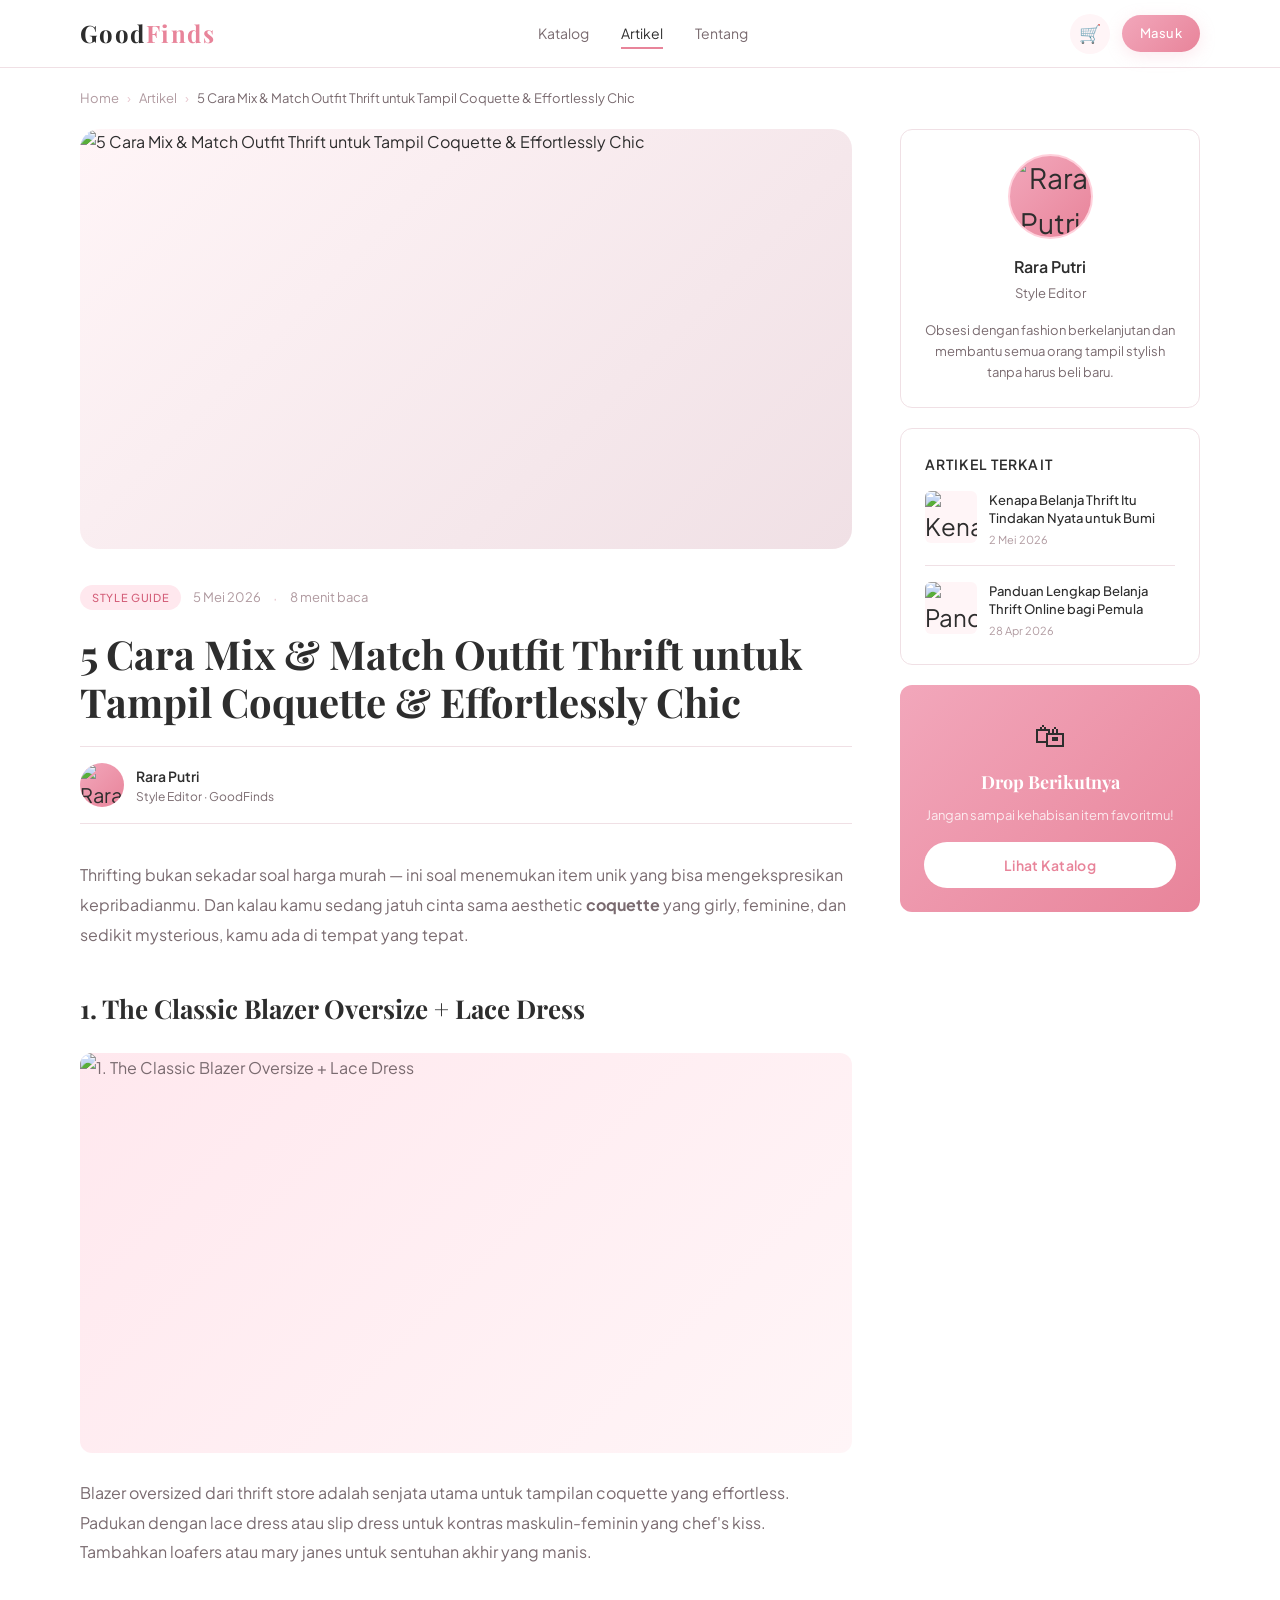
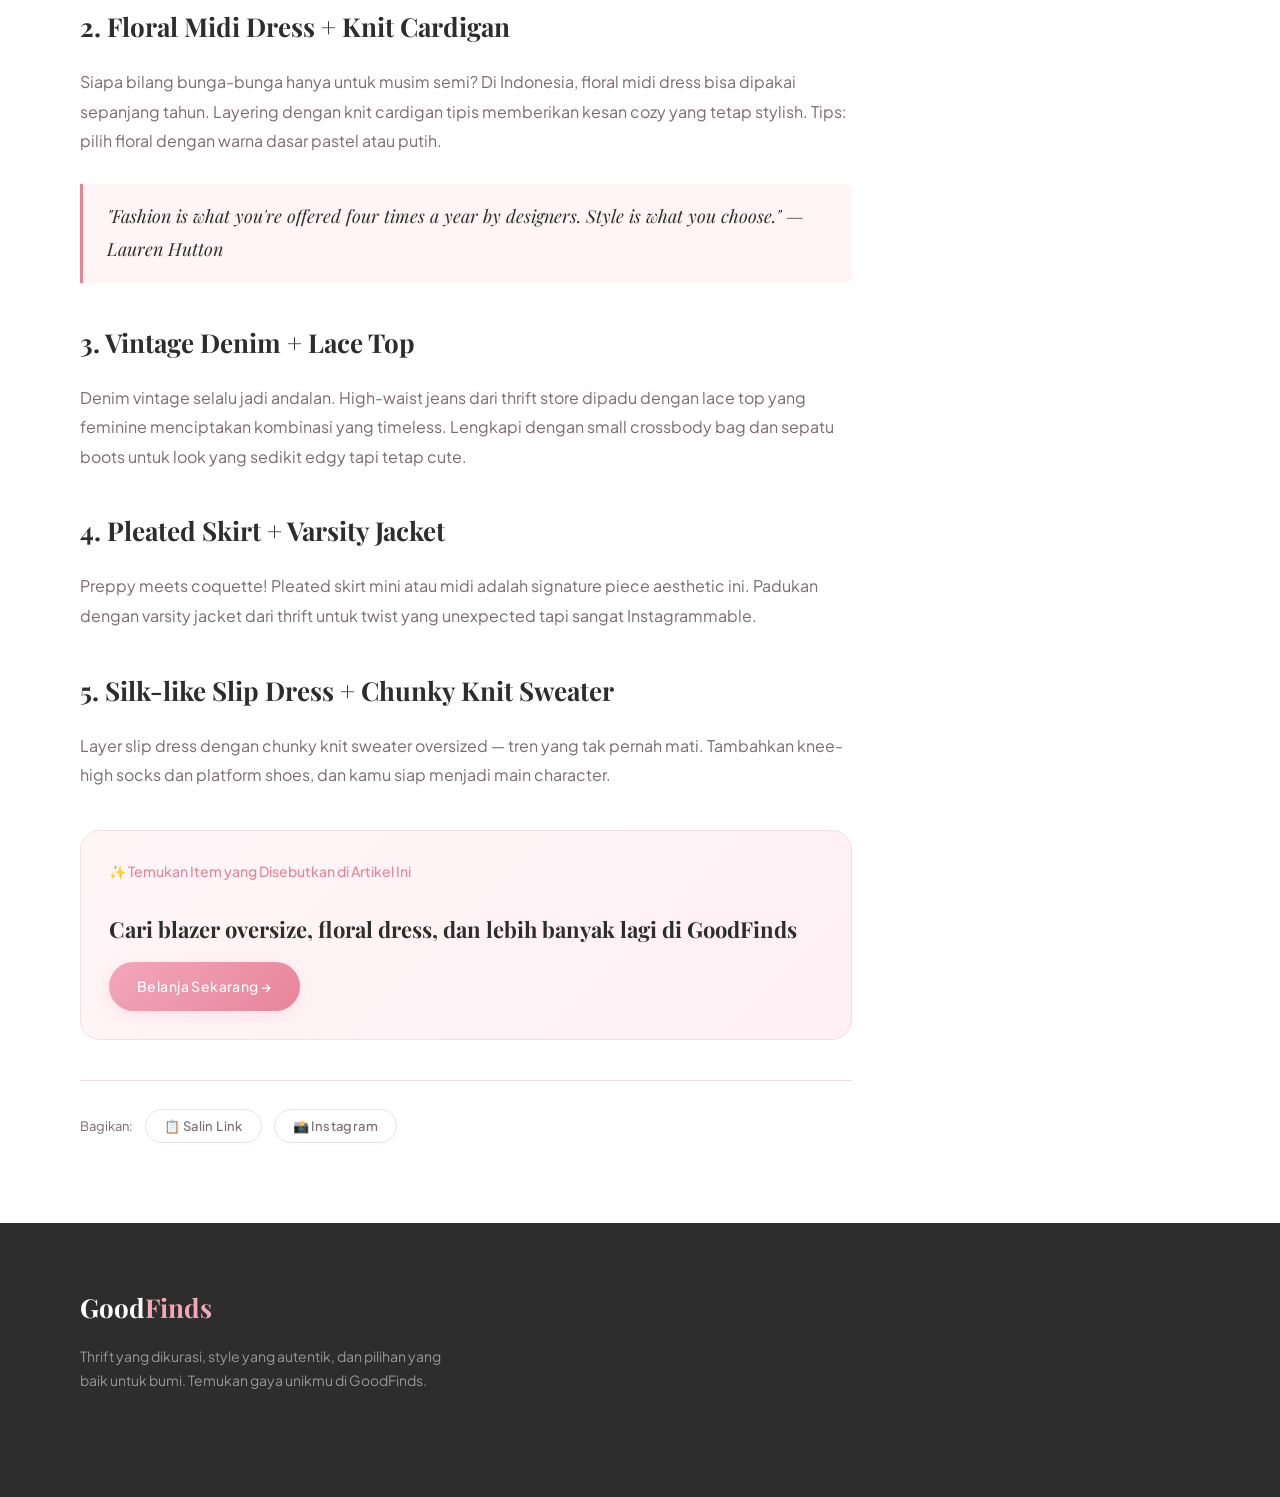
==== article-detail.html @ 40c0e7a2 "second" ====
<!DOCTYPE html>
<html lang="id">
<head>
  <meta charset="UTF-8">
  <meta name="viewport" content="width=device-width, initial-scale=1.0">
  <title>Artikel — GoodFinds</title>
  <link rel="stylesheet" href="css/variables.css">
  <link rel="stylesheet" href="css/components.css">
  <link rel="stylesheet" href="css/pages/articles.css">
  <link rel="stylesheet" href="css/pages/article-detail.css">
  <script src="js/auth.js"></script>
  <script src="js/articles-data.js"></script>
  <style>
    .article-author-avatar img,
    .sidebar-author-avatar img {
      width: 100% !important;
      height: 100% !important;
      border-radius: 50% !important;
      object-fit: cover !important;
      display: block !important;
    }

    .sidebar-author-avatar {
      width: 85px !important;
      height: 85px !important;
      margin: 0 auto 15px auto !important;
      border-radius: 50% !important;
      overflow: hidden !important;
      background-color: #f7f7f7 !important;
      border: 2px solid #ffd1dc !important;
      display: flex !important;
      align-items: center !important;
      justify-content: center !important;
    }

    .sidebar-related-thumb {
      overflow: hidden !important;
    }
    .sidebar-related-img {
      width: 100%;
      height: 100%;
      display: block;
      object-fit: cover;
      object-position: center;
    }
  </style>
</head>
<body>

<nav class="navbar">
  <div class="container">
    <a href="index.html" class="navbar-logo">Good<span>Finds</span></a>
    <div class="navbar-nav">
      <a href="catalog.html" class="navbar-link">Katalog</a>
      <a href="articles.html" class="navbar-link active">Artikel</a>
      <a href="index.html#why" class="navbar-link">Tentang</a>
    </div>
    <div class="navbar-actions">
      <a href="cart.html" class="navbar-icon-btn" title="Keranjang">🛒<span class="navbar-cart-count" id="cartCount">0</span></a>
      <a href="login.html" class="btn btn-primary btn-sm navbar-login-btn">Masuk</a>
        <div class="navbar-user-menu" style="display:none; align-items:center; gap:10px;">
          <span style="font-size:13px; color:var(--text-muted);">Hai, <strong class="navbar-user-name"></strong></span>
          <a href="history.html" class="btn btn-ghost btn-sm">Pesanan</a>
          <button class="btn btn-outline btn-sm" onclick="gfLogout()">Keluar</button>
        </div>
    </div>
    <button class="navbar-hamburger" id="hamburger" aria-label="Menu"><span></span><span></span><span></span></button>
  </div>
</nav>

<div class="navbar-mobile-drawer" id="mobileDrawer">
  <a href="catalog.html" class="navbar-mobile-link">Katalog</a>
  <a href="articles.html" class="navbar-mobile-link">Artikel</a>
  <a href="index.html#why" class="navbar-mobile-link">Tentang</a>
  <div class="navbar-mobile-actions">
    <a href="cart.html" class="btn btn-outline btn-sm" style="flex:1">🛒 Keranjang</a>
    <a href="login.html" class="btn btn-primary btn-sm" style="flex:1">Masuk</a>
  </div>
</div>

<div class="container">
  <div class="breadcrumb">
    <a href="index.html">Home</a><span class="breadcrumb-sep">›</span>
    <a href="articles.html">Artikel</a><span class="breadcrumb-sep">›</span>
    <span class="breadcrumb-current" id="breadcrumbTitle">Loading...</span>
  </div>
</div>

<div class="article-detail-section">
  <div class="container">
    <div class="article-detail-layout">

      <article id="articleContent">
        <div class="article-loading">Loading article...</div>
      </article>

      <aside class="article-sidebar">
        <div class="sidebar-card sidebar-card-center" id="authorCard">
          </div>

        <div class="sidebar-card" id="relatedCard">
          </div>

        <div class="sidebar-cta">
          <div class="sidebar-cta-icon">🛍</div>
          <h4 class="sidebar-cta-title">Drop Berikutnya</h4>
          <p class="sidebar-cta-desc">Jangan sampai kehabisan item favoritmu!</p>
          <a href="catalog.html" class="btn sidebar-cta-btn">Lihat Katalog</a>
        </div>
      </aside>

    </div>
  </div>
</div>

<footer class="footer">
  <div class="container">
    <div class="footer-grid">
      <div>
        <a href="index.html" class="footer-brand">Good<span>Finds</span></a>
        <p class="footer-tagline">Thrift yang dikurasi, style yang autentik, dan pilihan yang baik untuk bumi. Temukan gaya unikmu di GoodFinds.</p>
      </div>
    </div>
  </div>
</footer>

<script src="js/main.js?v=5"></script>
<script>
// Tautan Gambar Cadangan Statis Berwarna Pink & Fashionable jika CDN Utama Down
const BACKUP_FASHION_IMG = "https://i.pinimg.com/736x/db/66/0b/db660b880850135e010ab5491482afa1.jpg";
const BACKUP_AVATAR_IMG = "https://images.unsplash.com/photo-1534528741775-53994a69daeb?w=150&auto=format&fit=crop&q=80";

function handleContentImageError(img) {
  img.onerror = null;
  img.src = BACKUP_FASHION_IMG;
}

function handleAvatarImageError(img) {
  img.onerror = null;
  img.src = BACKUP_AVATAR_IMG;
}

function loadArticle() {
  const params = new URLSearchParams(window.location.search);
  const articleId = params.get('id') || 'style-guide';
  const article = getArticle(articleId);

  document.title = article.title + ' — GoodFinds';
  document.getElementById('breadcrumbTitle').textContent = article.title;

  let articleHTML = `
    <img src="${article.heroImage}" alt="${article.title}" class="article-hero-img" onerror="handleContentImageError(this)">

    <div class="article-meta-bar">
      <span class="badge ${article.categoryBadge}">${article.category}</span>
      <span class="article-meta-date">${article.date}</span>
      <span class="article-meta-sep">·</span>
      <span class="article-meta-date">${article.readTime}</span>
    </div>

    <h1 class="article-title">${article.title}</h1>

    <div class="article-author-bar">
      <div class="article-author-avatar">
        <img src="${article.author.avatar}" alt="${article.author.name}" onerror="handleAvatarImageError(this)">
      </div>
      <div>
        <div class="article-author-name">${article.author.name}</div>
        <div class="article-author-role">${article.author.role}</div>
      </div>
    </div>

    <div class="article-body">
  `;

  article.sections.forEach(section => {
    switch(section.type) {
      case 'text':
        articleHTML += `<p>${section.content}</p>`;
        break;
      case 'heading-text':
        articleHTML += `<h2>${section.heading}</h2><p>${section.text}</p>`;
        break;
      case 'heading-image-text':
        articleHTML += `
          <h2>${section.heading}</h2>
          <div class="article-section-img">
            <img src="${section.image}" alt="${section.heading}" onerror="handleContentImageError(this)">
          </div>
          <p>${section.text}</p>
        `;
        break;
      case 'blockquote':
        articleHTML += `<blockquote class="article-blockquote">${section.content}</blockquote>`;
        break;
    }
  });

  articleHTML += `
    <div class="article-cta-box">
      <p class="article-cta-label">${article.cta.label}</p>
      <h3 class="article-cta-title">${article.cta.title}</h3>
      <a href="catalog.html" class="btn btn-primary">${article.cta.buttonText}</a>
    </div>
    </div>

    <div class="article-share-bar">
      <span class="article-share-label">Bagikan:</span>
      <button onclick="showToast('🔗 Link disalin!')" class="btn btn-ghost btn-sm">📋 Salin Link</button>
      <button onclick="showToast('📤 Dibagikan ke Instagram!')" class="btn btn-ghost btn-sm">📸 Instagram</button>
    </div>
  `;

  document.getElementById('articleContent').innerHTML = articleHTML;

  document.getElementById('authorCard').innerHTML = `
    <div class="sidebar-author-avatar">
      <img src="${article.author.avatar}" alt="${article.author.name}" onerror="handleAvatarImageError(this)">
    </div>
    <div class="sidebar-author-name">${article.author.name}</div>
    <div class="sidebar-author-role">${article.author.role.split('·')[0]}</div>
    <p class="sidebar-author-bio">${article.author.bio}</p>
  `;

  let relatedHTML = '<h4 class="sidebar-section-title">Artikel Terkait</h4>';
  article.related.forEach((relatedId) => {
    const related = getArticle(relatedId);
    relatedHTML += `
      <a href="article-detail.html?id=${related.id}" class="sidebar-related-link">
        <div class="sidebar-related-thumb">
          <img src="${related.heroImage}" alt="${related.title}" class="sidebar-related-img" onerror="handleContentImageError(this)">
        </div>
        <div>
          <div class="sidebar-related-title">${related.title}</div>
          <div class="sidebar-related-date">${related.date}</div>
        </div>
      </a>
    `;
  });
  document.getElementById('relatedCard').innerHTML = relatedHTML;
}

document.addEventListener('DOMContentLoaded', loadArticle);
if(typeof gfUpdateNavbar==='function') gfUpdateNavbar();
</script>
</body>
</html>
---- css/variables.css ----
@import url('https://fonts.googleapis.com/css2?family=Plus+Jakarta+Sans:ital,wght@0,300;0,400;0,500;0,600;0,700;1,400&family=Playfair+Display:ital,wght@0,400;0,600;0,700;1,400;1,600&display=swap');

:root {
  --bg-white:    #FFFFFF;
  --bg-soft:     #FFF5F7;
  --bg-softer:   #FFF0F3;
  --pink-light:  #F2A7BB;
  --pink-mid:    #E8849A;
  --pink-dark:   #D4607A;
  --gold-light:  #D4AF37;
  --gold-mid:    #C9A84C;
  --gold-dark:   #B8923A;
  --mauve:       #7A6B70;
  --mauve-light: #EDE0E5;
  --text-main:   #2D2D2D;
  --text-muted:  #7A6B70;
  --text-light:  #B09AA0;
  --border-soft: #F0E0E5;
  --border-mid:  #E8C8D0;
  --white:       #FFFFFF;
  --shadow-pink: rgba(242,167,187,0.25);
  --shadow-soft: rgba(45,45,45,0.08);
  --shadow-mid:  rgba(45,45,45,0.14);
  --font-display:'Playfair Display', serif;
  --font-body:   'Plus Jakarta Sans', 'DM Sans', sans-serif;
  --radius-sm:   6px;
  --radius-md:   12px;
  --radius-lg:   20px;
  --radius-full: 999px;
  --transition:  all 0.25s ease;
}

*,*::before,*::after{margin:0;padding:0;box-sizing:border-box}
html{scroll-behavior:smooth;min-height:100%}
body{font-family:var(--font-body);background:var(--bg-white);color:var(--text-main);overflow-x:hidden;line-height:1.6;min-height:100vh;display:flex;flex-direction:column}
img{max-width:100%;display:block;object-fit:cover}
a{text-decoration:none;color:inherit}
button{cursor:pointer;font-family:var(--font-body);border:none;background:none}
input,select,textarea{font-family:var(--font-body)}
ul,ol{list-style:none}
main{flex:1}

.container{max-width:1200px;margin:0 auto;padding:0 40px;width:100%}
.sr-only{position:absolute;width:1px;height:1px;overflow:hidden;clip:rect(0,0,0,0)}

/* BUTTONS */
.btn{display:inline-flex;align-items:center;justify-content:center;gap:8px;padding:12px 28px;border-radius:var(--radius-full);font-size:14px;font-weight:500;letter-spacing:.03em;transition:var(--transition);cursor:pointer;border:none}
.btn-primary{background:linear-gradient(135deg,var(--pink-light),var(--pink-mid));color:var(--white);box-shadow:0 4px 16px var(--shadow-pink)}
.btn-primary:hover{transform:translateY(-2px);box-shadow:0 8px 24px var(--shadow-pink)}
.btn-outline{background:transparent;border:1.5px solid var(--pink-mid);color:var(--pink-mid)}
.btn-outline:hover{background:var(--pink-mid);color:var(--white)}
.btn-gold{background:linear-gradient(135deg,var(--gold-mid),var(--gold-light));color:var(--white);box-shadow:0 4px 16px rgba(201,168,76,.3)}
.btn-gold:hover{transform:translateY(-2px)}
.btn-ghost{background:transparent;border:1.5px solid var(--border-soft);color:var(--text-muted)}
.btn-ghost:hover{border-color:var(--pink-light);color:var(--pink-mid)}
.btn-sm{padding:8px 18px;font-size:13px}
.btn-lg{padding:16px 40px;font-size:16px}

/* BADGE */
.badge{display:inline-flex;align-items:center;padding:4px 12px;border-radius:var(--radius-full);font-size:11px;font-weight:500;letter-spacing:.06em;text-transform:uppercase}
.badge-pink{background:#FFE8EE;color:var(--pink-dark)}
.badge-gold{background:#FFF3D0;color:var(--gold-dark)}
.badge-green{background:#E8F5E9;color:#2E7D32}
.badge-gray{background:#F5F5F5;color:#666}
.badge-blue{background:#E3F2FD;color:#1565C0}

/* SECTION TITLES */
.section-label{font-size:11px;font-weight:600;letter-spacing:.18em;text-transform:uppercase;color:var(--pink-mid);display:block;margin-bottom:12px}
.section-title{font-family:var(--font-display);font-size:36px;line-height:1.2;color:var(--text-main);margin-bottom:16px}
.section-desc{font-size:16px;color:var(--text-muted);line-height:1.7;font-weight:300}

/* FORM */
.form-group{display:flex;flex-direction:column;gap:6px}
.form-label{font-size:13px;font-weight:500;color:var(--text-muted)}
.form-input{width:100%;padding:12px 16px;border:1.5px solid var(--border-soft);border-radius:var(--radius-sm);font-size:14px;color:var(--text-main);background:var(--bg-white);transition:var(--transition);outline:none;box-sizing:border-box}
.form-input:focus{border-color:var(--pink-light);box-shadow:0 0 0 3px rgba(242,167,187,.15)}
.form-select{appearance:none;background-image:url("data:image/svg+xml,%3Csvg xmlns='http://www.w3.org/2000/svg' width='12' height='8' viewBox='0 0 12 8'%3E%3Cpath d='M1 1l5 5 5-5' stroke='%237A6B70' stroke-width='1.5' fill='none' stroke-linecap='round'/%3E%3C/svg%3E");background-repeat:no-repeat;background-position:right 14px center;padding-right:40px}
textarea.form-input{resize:vertical;min-height:100px}

/* PASSWORD FIELD — beri ruang untuk icon mata */
.form-group .form-input[type='password'],
.form-group .form-input[type='text']{padding-right:44px;}

/* PRODUCT & ARTICLE CARD IMAGES */
.product-card-img-real{width:100%;height:220px;object-fit:cover;border-radius:var(--radius-md) var(--radius-md) 0 0;display:block}
.article-card-img-real{width:100%;height:200px;object-fit:cover;border-radius:var(--radius-md) var(--radius-md) 0 0;display:block}
---- css/components.css ----
/* NAVBAR */
.navbar{position:sticky;top:0;z-index:200;width:100%;height:68px;background:rgba(255,255,255,.96);backdrop-filter:blur(16px);-webkit-backdrop-filter:blur(16px);border-bottom:1px solid var(--border-soft)}
.navbar .container{height:100%;display:flex;align-items:center;justify-content:space-between;gap:24px}
.navbar-logo{font-family:var(--font-display);font-size:24px;font-weight:700;color:var(--text-main);letter-spacing:.06em;flex-shrink:0}
.navbar-logo span{color:var(--pink-mid)}
.navbar-nav{display:flex;align-items:center;gap:32px}
.navbar-link{font-size:14px;font-weight:400;color:var(--text-muted);transition:var(--transition);position:relative}
.navbar-link::after{content:'';position:absolute;bottom:-4px;left:0;width:0;height:1.5px;background:var(--pink-mid);transition:var(--transition)}
.navbar-link:hover,.navbar-link.active{color:var(--text-main)}
.navbar-link:hover::after,.navbar-link.active::after{width:100%}
.navbar-actions{display:flex;align-items:center;gap:12px}
.navbar-icon-btn{width:40px;height:40px;border-radius:var(--radius-full);display:flex;align-items:center;justify-content:center;background:var(--bg-soft);color:var(--text-muted);transition:var(--transition);position:relative;font-size:18px}
.navbar-icon-btn:hover{background:var(--border-soft);color:var(--pink-mid)}
.navbar-cart-count{position:absolute;top:-4px;right:-4px;width:18px;height:18px;border-radius:50%;background:var(--pink-mid);color:var(--white);font-size:10px;font-weight:600;display:flex;align-items:center;justify-content:center;border:2px solid var(--white)}
.navbar-hamburger{display:none;flex-direction:column;justify-content:center;gap:5px;width:40px;height:40px;flex-shrink:0;padding:4px}
.navbar-hamburger span{display:block;width:22px;height:1.5px;background:var(--text-main);border-radius:2px;transition:var(--transition)}
.navbar-hamburger.open span:nth-child(1){transform:translateY(6.5px) rotate(45deg)}
.navbar-hamburger.open span:nth-child(2){opacity:0}
.navbar-hamburger.open span:nth-child(3){transform:translateY(-6.5px) rotate(-45deg)}
.navbar-mobile-drawer{display:none;position:fixed;top:68px;left:0;right:0;background:var(--white);border-bottom:1px solid var(--border-soft);box-shadow:0 12px 40px var(--shadow-soft);z-index:199;padding:12px 24px 28px;flex-direction:column;gap:4px}
.navbar-mobile-drawer.open{display:flex}
.navbar-mobile-link{font-size:16px;color:var(--text-muted);padding:14px 0;border-bottom:1px solid var(--border-soft);transition:var(--transition)}
.navbar-mobile-link:hover{color:var(--pink-mid);padding-left:8px}
.navbar-mobile-actions{display:flex;gap:12px;margin-top:16px}

/* FOOTER */
.footer{background:var(--text-main);color:rgba(255,255,255,.7);padding:64px 0 32px;margin-top:auto}
.footer-grid{display:grid;grid-template-columns:2fr 1fr 1fr 1fr;gap:48px;margin-bottom:48px}
.footer-brand{font-family:var(--font-display);font-size:26px;font-weight:700;color:var(--white);margin-bottom:16px;display:block}
.footer-brand span{color:var(--pink-light)}
.footer-tagline{font-size:14px;line-height:1.7;color:rgba(255,255,255,.5);margin-bottom:24px}
.footer-socials{display:flex;gap:12px}
.footer-social-btn{width:36px;height:36px;border-radius:var(--radius-full);border:1px solid rgba(255,255,255,.15);display:flex;align-items:center;justify-content:center;color:rgba(255,255,255,.5);font-size:14px;transition:var(--transition)}
.footer-social-btn:hover{border-color:var(--pink-light);color:var(--pink-light)}
.footer-col-title{font-size:11px;font-weight:600;letter-spacing:.14em;text-transform:uppercase;color:rgba(255,255,255,.4);margin-bottom:20px}
.footer-link{display:block;font-size:14px;color:rgba(255,255,255,.5);margin-bottom:12px;transition:var(--transition)}
.footer-link:hover{color:var(--white)}
.footer-bottom{border-top:1px solid rgba(255,255,255,.08);padding-top:28px;display:flex;justify-content:space-between;align-items:center}
.footer-copy{font-size:13px;color:rgba(255,255,255,.3)}
.footer-bottom-links{display:flex;gap:24px}
.footer-bottom-link{font-size:13px;color:rgba(255,255,255,.3);transition:var(--transition)}
.footer-bottom-link:hover{color:rgba(255,255,255,.6)}

/* BREADCRUMB */
.breadcrumb{display:flex;align-items:center;gap:8px;font-size:13px;color:var(--text-light);padding:20px 0}
.breadcrumb a{color:var(--text-light);transition:var(--transition)}
.breadcrumb a:hover{color:var(--pink-mid)}
.breadcrumb-sep{color:var(--border-mid)}
.breadcrumb-current{color:var(--text-muted)}

/* PRODUCT CARD */
.product-card{background:var(--white);border:1px solid var(--border-soft);border-radius:var(--radius-md);overflow:hidden;transition:var(--transition);cursor:pointer}
.product-card:hover{transform:translateY(-6px);box-shadow:0 20px 48px var(--shadow-soft)}
.product-card-img{position:relative;overflow:hidden}
.product-card-img .img-placeholder{width:100%;aspect-ratio:3/4;background:linear-gradient(135deg,var(--bg-soft),var(--border-soft));display:flex;align-items:center;justify-content:center;font-size:56px;transition:transform .4s ease}
.product-card-img .product-card-img-tag{width:100%;height:100%;object-fit:cover;aspect-ratio:3/4;transition:transform .4s ease}
.product-card:hover .img-placeholder,.product-card:hover .product-card-img-tag{transform:scale(1.04)}
.product-card-badges{position:absolute;top:12px;left:12px;display:flex;flex-direction:column;gap:6px}
.product-card-wishlist{position:absolute;top:12px;right:12px;width:34px;height:34px;border-radius:50%;background:rgba(255,255,255,.92);display:flex;align-items:center;justify-content:center;font-size:15px;transition:var(--transition);border:none;cursor:pointer;backdrop-filter:blur(4px)}
.product-card-wishlist:hover,.product-card-wishlist.active{color:var(--pink-mid);transform:scale(1.1)}
.product-card-body{padding:16px}
.product-card-brand{font-size:11px;font-weight:500;letter-spacing:.1em;text-transform:uppercase;color:var(--text-light);margin-bottom:6px}
.product-card-name{font-size:15px;font-weight:500;color:var(--text-main);margin-bottom:10px;line-height:1.4}
.product-card-price{display:flex;align-items:center;gap:8px;margin-bottom:12px}
.product-card-price-main{font-size:16px;font-weight:700;color:var(--text-main)}
.product-card-price-original{font-size:13px;color:var(--text-light);text-decoration:line-through}
.product-card-add{width:100%;padding:10px;border-radius:var(--radius-sm);background:var(--bg-soft);border:1.5px solid var(--border-soft);color:var(--text-muted);font-size:13px;font-weight:500;transition:var(--transition);cursor:pointer}
.product-card-add:hover{background:var(--pink-mid);border-color:var(--pink-mid);color:var(--white)}

/* ARTICLE CARD */
.article-card{background:var(--white);border:1px solid var(--border-soft);border-radius:var(--radius-md);overflow:hidden;transition:var(--transition);display:block}
.article-card:hover{transform:translateY(-4px);box-shadow:0 16px 40px var(--shadow-soft)}
.article-card-img{width:100%;height:200px;background-color:var(--bg-soft);background-size:cover;background-position:center;background-repeat:no-repeat;display:flex;align-items:center;justify-content:center;font-size:56px;overflow:hidden}
.article-card-body{padding:20px}
.article-card-category{font-size:11px;font-weight:500;letter-spacing:.12em;text-transform:uppercase;color:var(--pink-mid);margin-bottom:10px}
.article-card-title{font-family:var(--font-display);font-size:18px;line-height:1.4;color:var(--text-main);margin-bottom:10px;font-weight:600}
.article-card-excerpt{font-size:14px;color:var(--text-muted);line-height:1.6;margin-bottom:16px}
.article-card-meta{display:flex;align-items:center;gap:8px;font-size:12px;color:var(--text-light);flex-wrap:wrap}

/* ADMIN LAYOUT */
.admin-layout{display:flex;min-height:100vh}
.admin-sidebar{width:248px;flex-shrink:0;background:var(--text-main);display:flex;flex-direction:column;position:sticky;top:0;height:100vh;overflow-y:auto}
.admin-sidebar-logo{padding:28px 24px 20px;border-bottom:1px solid rgba(255,255,255,.08)}
.admin-sidebar-logo-text{font-family:var(--font-display);font-size:20px;font-weight:700;color:var(--white)}
.admin-sidebar-logo-text span{color:var(--pink-light)}
.admin-sidebar-role{font-size:11px;color:rgba(255,255,255,.4);margin-top:4px;letter-spacing:.08em;text-transform:uppercase}
.admin-nav{padding:20px 0;flex:1}
.admin-nav-section{padding:0 24px;margin-bottom:6px;margin-top:12px;font-size:10px;font-weight:600;letter-spacing:.14em;text-transform:uppercase;color:rgba(255,255,255,.3)}
.admin-nav-link{display:flex;align-items:center;gap:10px;padding:10px 16px;margin:2px 8px;border-radius:var(--radius-sm);font-size:14px;color:rgba(255,255,255,.6);transition:var(--transition)}
.admin-nav-link:hover,.admin-nav-link.active{background:rgba(242,167,187,.12);color:var(--pink-light)}
.admin-nav-link .nav-icon{width:20px;flex-shrink:0;font-size:16px;text-align:center}
.admin-main{flex:1;background:var(--bg-soft);overflow-y:auto;min-width:0}
.admin-topbar{height:64px;background:var(--white);border-bottom:1px solid var(--border-soft);display:flex;align-items:center;justify-content:space-between;padding:0 32px;position:sticky;top:0;z-index:10}
.admin-topbar-title{font-size:18px;font-weight:600;color:var(--text-main)}
.admin-content{padding:32px}

/* ADMIN TOOLBAR */
.admin-toolbar{display:flex;align-items:center;gap:12px;flex-wrap:wrap;margin-bottom:20px}
.admin-search{position:relative;display:flex;align-items:center}
.admin-search-icon{position:absolute;left:12px;font-size:14px;color:var(--text-light);pointer-events:none}
.admin-search input{width:100%;padding:10px 14px 10px 36px;border:1.5px solid var(--border-soft);border-radius:var(--radius-sm);font-size:14px;color:var(--text-main);background:var(--white);outline:none;transition:var(--transition)}
.admin-search input:focus{border-color:var(--pink-light);box-shadow:0 0 0 3px rgba(242,167,187,.12)}
.admin-filter-select{padding:10px 36px 10px 14px;border:1.5px solid var(--border-soft);border-radius:var(--radius-sm);font-size:14px;color:var(--text-muted);background:var(--white);appearance:none;background-image:url("data:image/svg+xml,%3Csvg xmlns='http://www.w3.org/2000/svg' width='12' height='8' viewBox='0 0 12 8'%3E%3Cpath d='M1 1l5 5 5-5' stroke='%237A6B70' stroke-width='1.5' fill='none' stroke-linecap='round'/%3E%3C/svg%3E");background-repeat:no-repeat;background-position:right 12px center;cursor:pointer;outline:none;transition:var(--transition)}
.admin-filter-select:focus{border-color:var(--pink-light)}
.admin-page-header{display:flex;align-items:center;justify-content:space-between;margin-bottom:28px;flex-wrap:wrap;gap:16px}
.admin-page-title{font-family:var(--font-display);font-size:24px;font-weight:700;color:var(--text-main)}

/* TABLE */
.table-wrapper{background:var(--white);border:1px solid var(--border-soft);border-radius:var(--radius-md);overflow:hidden}
.data-table{width:100%;border-collapse:collapse}
.data-table thead tr{background:var(--bg-soft);border-bottom:2px solid var(--border-soft)}
.data-table th{padding:14px 16px;font-size:11px;font-weight:600;letter-spacing:.08em;text-transform:uppercase;color:var(--text-muted);text-align:left;white-space:nowrap}
.data-table td{padding:16px;font-size:14px;color:var(--text-main);border-bottom:1px solid var(--border-soft);vertical-align:middle}
.data-table tr:last-child td{border-bottom:none}
.data-table tbody tr{transition:var(--transition)}
.data-table tbody tr:hover{background:var(--bg-soft)}
.table-action-btns{display:flex;gap:6px}
.table-btn{width:32px;height:32px;border-radius:var(--radius-sm);display:flex;align-items:center;justify-content:center;font-size:14px;transition:var(--transition);border:none;cursor:pointer}
.table-btn-edit{background:#FFF3E0;color:#E65100}
.table-btn-edit:hover{background:#E65100;color:var(--white)}
.table-btn-delete{background:#FFEBEE;color:#C62828}
.table-btn-delete:hover{background:#C62828;color:var(--white)}
.table-btn-view{background:var(--bg-soft);color:var(--text-muted)}
.table-btn-view:hover{background:var(--pink-light);color:var(--white)}
.product-img-cell{width:48px;height:60px;border-radius:var(--radius-sm);background:linear-gradient(135deg,var(--bg-soft),var(--border-soft));display:flex;align-items:center;justify-content:center;font-size:24px;flex-shrink:0;border:1px solid var(--border-soft)}
.user-cell{display:flex;align-items:center;gap:12px}
.user-avatar{width:36px;height:36px;border-radius:50%;background:linear-gradient(135deg,var(--pink-light),var(--pink-mid));display:flex;align-items:center;justify-content:center;font-size:14px;font-weight:700;color:var(--white);flex-shrink:0}
.user-info-name{font-size:14px;font-weight:500;color:var(--text-main)}
.user-info-email{font-size:12px;color:var(--text-muted)}
.articles-tab{padding:7px 18px;border-radius:var(--radius-full);font-size:13px;font-weight:500;border:1.5px solid var(--border-soft);color:var(--text-muted);background:var(--white);cursor:pointer;transition:var(--transition)}
.articles-tab:hover{border-color:var(--pink-light);color:var(--pink-mid)}
.articles-tab.active{background:var(--pink-mid);border-color:var(--pink-mid);color:var(--white)}

/* MODAL */
.modal-overlay{position:fixed;inset:0;background:rgba(45,45,45,.5);backdrop-filter:blur(4px);z-index:1000;display:none;align-items:center;justify-content:center;padding:24px}
.modal-overlay.open{display:flex}
.modal{background:var(--white);border-radius:var(--radius-lg);padding:32px;width:100%;max-width:520px;max-height:90vh;overflow-y:auto;position:relative}
.modal-header{display:flex;align-items:center;justify-content:space-between;margin-bottom:24px}
.modal-title{font-family:var(--font-display);font-size:22px;font-weight:600;color:var(--text-main)}
.modal-close{width:36px;height:36px;border-radius:50%;background:var(--bg-soft);display:flex;align-items:center;justify-content:center;color:var(--text-muted);font-size:18px;transition:var(--transition);cursor:pointer;border:none;flex-shrink:0}
.modal-close:hover{background:var(--border-soft);color:var(--text-main)}
.modal-form{display:flex;flex-direction:column;gap:16px}
.modal-footer{display:flex;gap:12px;justify-content:flex-end;margin-top:8px;padding-top:16px;border-top:1px solid var(--border-soft)}

/* HISTORY FILTERS */
.history-filter-btn{padding:8px 18px;border-radius:var(--radius-full);border:1.5px solid var(--border-soft);background:var(--white);font-size:13px;font-weight:500;color:var(--text-muted);cursor:pointer;transition:var(--transition)}
.history-filter-btn:hover,.history-filter-btn.active{background:var(--pink-mid);border-color:var(--pink-mid);color:var(--white)}

/* RESPONSIVE */
@media(max-width:768px){
  .container{padding:0 20px}
  .navbar-nav{display:none}
  .navbar-hamburger{display:flex}
  .navbar-actions .btn{display:none}
  .footer-grid{grid-template-columns:1fr 1fr;gap:32px}
  .admin-sidebar{width:200px}
  .admin-content{padding:20px}
}
@media(max-width:600px){
  .footer-grid{grid-template-columns:1fr}
  .footer-bottom{flex-direction:column;gap:12px;text-align:center}
  .admin-layout{flex-direction:column}
  .admin-sidebar{width:100%;height:auto;position:static}
}
---- css/pages/articles.css ----
.articles-hero{background:linear-gradient(160deg,var(--bg-soft) 0%,#fff0f5 100%);padding:60px 0 40px;border-bottom:1px solid var(--border-soft);position:relative;overflow:hidden}
.articles-hero::after{content:'';position:absolute;top:-80px;right:-80px;width:360px;height:360px;background:radial-gradient(circle,rgba(242,167,187,.15) 0%,transparent 70%);pointer-events:none}

.articles-search-wrap{display:flex;align-items:center;gap:0;margin-top:28px;max-width:480px;background:var(--white);border:1.5px solid var(--border-soft);border-radius:var(--radius-full);padding:6px 6px 6px 20px;box-shadow:0 4px 20px var(--shadow-soft)}
.articles-search-wrap input{flex:1;border:none;outline:none;font-size:14px;color:var(--text-main);background:transparent}
.articles-search-wrap input::placeholder{color:var(--text-light)}
.articles-search-wrap button{padding:8px 20px;border-radius:var(--radius-full);background:var(--pink-mid);color:var(--white);font-size:13px;font-weight:500;cursor:pointer;border:none;transition:var(--transition);white-space:nowrap}
.articles-search-wrap button:hover{background:var(--pink-dark)}

.articles-cats{background:var(--white);border-bottom:1px solid var(--border-soft);padding:14px 0;position:sticky;top:68px;z-index:100}
.articles-cats-inner{display:flex;gap:8px;flex-wrap:wrap;align-items:center}

.articles-featured{display:grid;grid-template-columns:1fr 1fr;min-height:340px;border-radius:var(--radius-lg);overflow:hidden;border:1px solid var(--border-soft);margin-bottom:48px;transition:var(--transition)}
.articles-featured:hover{box-shadow:0 16px 48px var(--shadow-soft)}

.articles-featured-img {
  background-color: var(--bg-soft);
  background-image: linear-gradient(145deg, var(--bg-soft), var(--border-soft));
  display: flex;
  align-items: center;
  justify-content: center;
  font-size: 100px;
  
  background-size: cover;    
  background-position: center;  
  background-repeat: no-repeat;
}

.articles-featured-body{padding:48px 40px;display:flex;flex-direction:column;justify-content:center;background:var(--white)}
.articles-featured-title{font-family:var(--font-display);font-size:28px;font-weight:700;color:var(--text-main);line-height:1.3;margin-bottom:16px}
.articles-featured-excerpt{font-size:15px;color:var(--text-muted);line-height:1.65;margin-bottom:24px}

.articles-grid{display:grid;grid-template-columns:repeat(3,1fr);gap:24px}

.articles-pagination{display:flex;align-items:center;justify-content:center;gap:8px;margin-top:48px}
.articles-page-btn{width:40px;height:40px;border-radius:var(--radius-sm);display:flex;align-items:center;justify-content:center;font-size:14px;font-weight:500;border:1.5px solid var(--border-soft);color:var(--text-muted);background:var(--white);cursor:pointer;transition:var(--transition)}
.articles-page-btn:hover,.articles-page-btn.active{background:var(--pink-mid);border-color:var(--pink-mid);color:var(--white)}

@media(max-width:768px){
  .articles-featured{grid-template-columns:1fr}
  .articles-featured-img{height:260px}
  .articles-featured-body{padding:28px 24px}
  .articles-grid{grid-template-columns:1fr}
}
---- css/pages/article-detail.css ----
.article-detail-section {
  padding: 0 0 80px;
}

.article-detail-layout {
  display: grid;
  grid-template-columns: 1fr 300px;
  gap: 48px;
  align-items: start;
}

.article-hero-img {
  width: 100%;
  height: 420px;
  background: linear-gradient(135deg, var(--bg-soft), var(--border-soft));
  border-radius: var(--radius-lg);
  margin-bottom: 36px;
  overflow: hidden;
  display: block;
  object-fit: cover;
  object-position: center;
}

.article-meta-bar {
  display: flex;
  align-items: center;
  gap: 12px;
  margin-bottom: 20px;
  flex-wrap: wrap;
}

.article-meta-date {
  font-size: 13px;
  color: var(--text-light);
}

.article-meta-sep {
  color: var(--border-mid);
}

.article-title {
  font-family: var(--font-display);
  font-size: 40px;
  font-weight: 700;
  color: var(--text-main);
  line-height: 1.2;
  margin-bottom: 20px;
}

.article-author-bar {
  display: flex;
  align-items: center;
  gap: 12px;
  padding: 16px 0;
  border-top: 1px solid var(--border-soft);
  border-bottom: 1px solid var(--border-soft);
  margin-bottom: 36px;
}

.article-author-avatar {
  width: 44px;
  height: 44px;
  border-radius: 50%;
  background: linear-gradient(135deg, var(--pink-light), var(--pink-mid));
  display: flex;
  align-items: center;
  justify-content: center;
  font-size: 20px;
  flex-shrink: 0;
  overflow: hidden;
}

.article-author-avatar img {
  width: 100%;
  height: 100%;
  object-fit: cover;
}

.article-author-name {
  font-size: 14px;
  font-weight: 600;
  color: var(--text-main);
}

.article-author-role {
  font-size: 12px;
  color: var(--text-muted);
}

.article-body {
  font-size: 16px;
  line-height: 1.85;
  color: var(--text-muted);
}

.article-body p {
  margin-bottom: 24px;
}

.article-body h2 {
  font-family: var(--font-display);
  font-size: 26px;
  font-weight: 700;
  color: var(--text-main);
  margin: 36px 0 16px;
}

.article-section-img {
  width: 100%;
  height: 400px;
  background: linear-gradient(135deg, #FFE8EE, var(--bg-soft));
  border-radius: var(--radius-md);
  margin-bottom: 25px;
  margin-top: 20px;
  overflow: hidden;
}

.article-section-img img {
  width: 100%;
  height: 100%;
  display: block;
  object-fit: cover;
  object-position: center 22%;
}

.article-blockquote {
  border-left: 3px solid var(--pink-mid);
  padding: 16px 24px;
  background: var(--bg-soft);
  border-radius: 0 var(--radius-sm) var(--radius-sm) 0;
  margin: 28px 0;
  font-style: italic;
  color: var(--text-main);
  font-family: var(--font-display);
  font-size: 18px;
}

.article-cta-box {
  background: linear-gradient(135deg, var(--bg-soft), #fff0f5);
  border: 1px solid var(--border-soft);
  border-radius: var(--radius-lg);
  padding: 28px;
  margin-top: 40px;
}

.article-cta-label {
  font-size: 14px;
  color: var(--pink-mid);
  font-weight: 500;
  margin-bottom: 8px;
}

.article-cta-title {
  font-family: var(--font-display);
  font-size: 22px;
  font-weight: 700;
  color: var(--text-main);
  margin-bottom: 12px;
}

.article-share-bar {
  display: flex;
  align-items: center;
  gap: 12px;
  margin-top: 40px;
  padding-top: 28px;
  border-top: 1px solid var(--border-soft);
}

.article-share-label {
  font-size: 13px;
  color: var(--text-muted);
}

.article-sidebar {
  position: sticky;
  top: 88px;
}

.sidebar-card {
  background: var(--white);
  border: 1px solid var(--border-soft);
  border-radius: var(--radius-md);
  padding: 24px;
  margin-bottom: 20px;
}

.sidebar-card-center {
  text-align: center;
}

.sidebar-author-avatar {
  width: 64px;
  height: 64px;
  border-radius: 50%;
  background: linear-gradient(135deg, var(--pink-light), var(--pink-mid));
  display: flex;
  align-items: center;
  justify-content: center;
  font-size: 28px;
  margin: 0 auto 12px;
}

.sidebar-author-name {
  font-size: 16px;
  font-weight: 600;
  color: var(--text-main);
  margin-bottom: 4px;
}

.sidebar-author-role {
  font-size: 13px;
  color: var(--text-muted);
  margin-bottom: 16px;
}

.sidebar-author-bio {
  font-size: 13px;
  color: var(--text-muted);
  line-height: 1.6;
}

.sidebar-section-title {
  font-size: 14px;
  font-weight: 600;
  color: var(--text-main);
  margin-bottom: 16px;
  text-transform: uppercase;
  letter-spacing: .08em;
}

.sidebar-related-link {
  display: flex;
  gap: 12px;
  margin-bottom: 16px;
  padding-bottom: 16px;
  border-bottom: 1px solid var(--border-soft);
  text-decoration: none;
}

.sidebar-related-link:last-child {
  margin-bottom: 0;
  padding-bottom: 0;
  border-bottom: none;
}

.sidebar-related-thumb {
  width: 52px;
  height: 52px;
  border-radius: var(--radius-sm);
  background: var(--bg-soft);
  display: flex;
  align-items: center;
  justify-content: center;
  font-size: 24px;
  flex-shrink: 0;
}

.sidebar-related-title {
  font-size: 13px;
  font-weight: 500;
  color: var(--text-main);
  line-height: 1.4;
  margin-bottom: 4px;
}

.sidebar-related-date {
  font-size: 11px;
  color: var(--text-light);
}

.sidebar-cta {
  background: linear-gradient(135deg, var(--pink-light), var(--pink-mid));
  border-radius: var(--radius-md);
  padding: 24px;
  text-align: center;
  margin-bottom: 20px;
}

.sidebar-cta-icon {
  font-size: 32px;
  margin-bottom: 8px;
}

.sidebar-cta-title {
  font-family: var(--font-display);
  font-size: 18px;
  font-weight: 700;
  color: var(--white);
  margin-bottom: 8px;
}

.sidebar-cta-desc {
  font-size: 13px;
  color: rgba(255, 255, 255, .8);
  margin-bottom: 16px;
}

.sidebar-cta-btn {
  background: var(--white);
  color: var(--pink-mid);
  font-weight: 600;
  width: 100%;
}

/* Loading state */
.article-loading {
  padding: 40px 0;
  text-align: center;
  color: var(--text-muted);
  font-size: 15px;
}

.review-card {
  padding: 16px;
  background: var(--bg-soft);
  border-radius: var(--radius-md);
  margin-bottom: 16px;
}

.review-card:last-child {
  margin-bottom: 0;
}

.review-header {
  display: flex;
  align-items: center;
  gap: 10px;
  margin-bottom: 8px;
}

.review-avatar {
  width: 32px;
  height: 32px;
  border-radius: 50%;
  display: flex;
  align-items: center;
  justify-content: center;
  font-size: 14px;
  color: var(--white);
  font-weight: 700;
  flex-shrink: 0;
}

.review-name {
  font-size: 14px;
  font-weight: 600;
  color: var(--text-main);
}

.review-stars {
  color: #F2A84B;
  font-size: 13px;
}

.review-text {
  font-size: 14px;
  color: var(--text-muted);
  line-height: 1.6;
}

/* RESPONSIVE */
@media (max-width: 900px) {
  .article-detail-layout {
    grid-template-columns: 1fr;
  }
  .article-sidebar {
    position: static;
  }
  .article-title {
    font-size: 30px;
  }
  .article-hero-img {
    height: 280px;
  }
  .article-section-img {
    height: 280px;
  }
}

@media (max-width: 600px) {
  .article-title {
    font-size: 24px;
  }
  .article-detail-section {
    padding: 0 0 28px;
  }
}
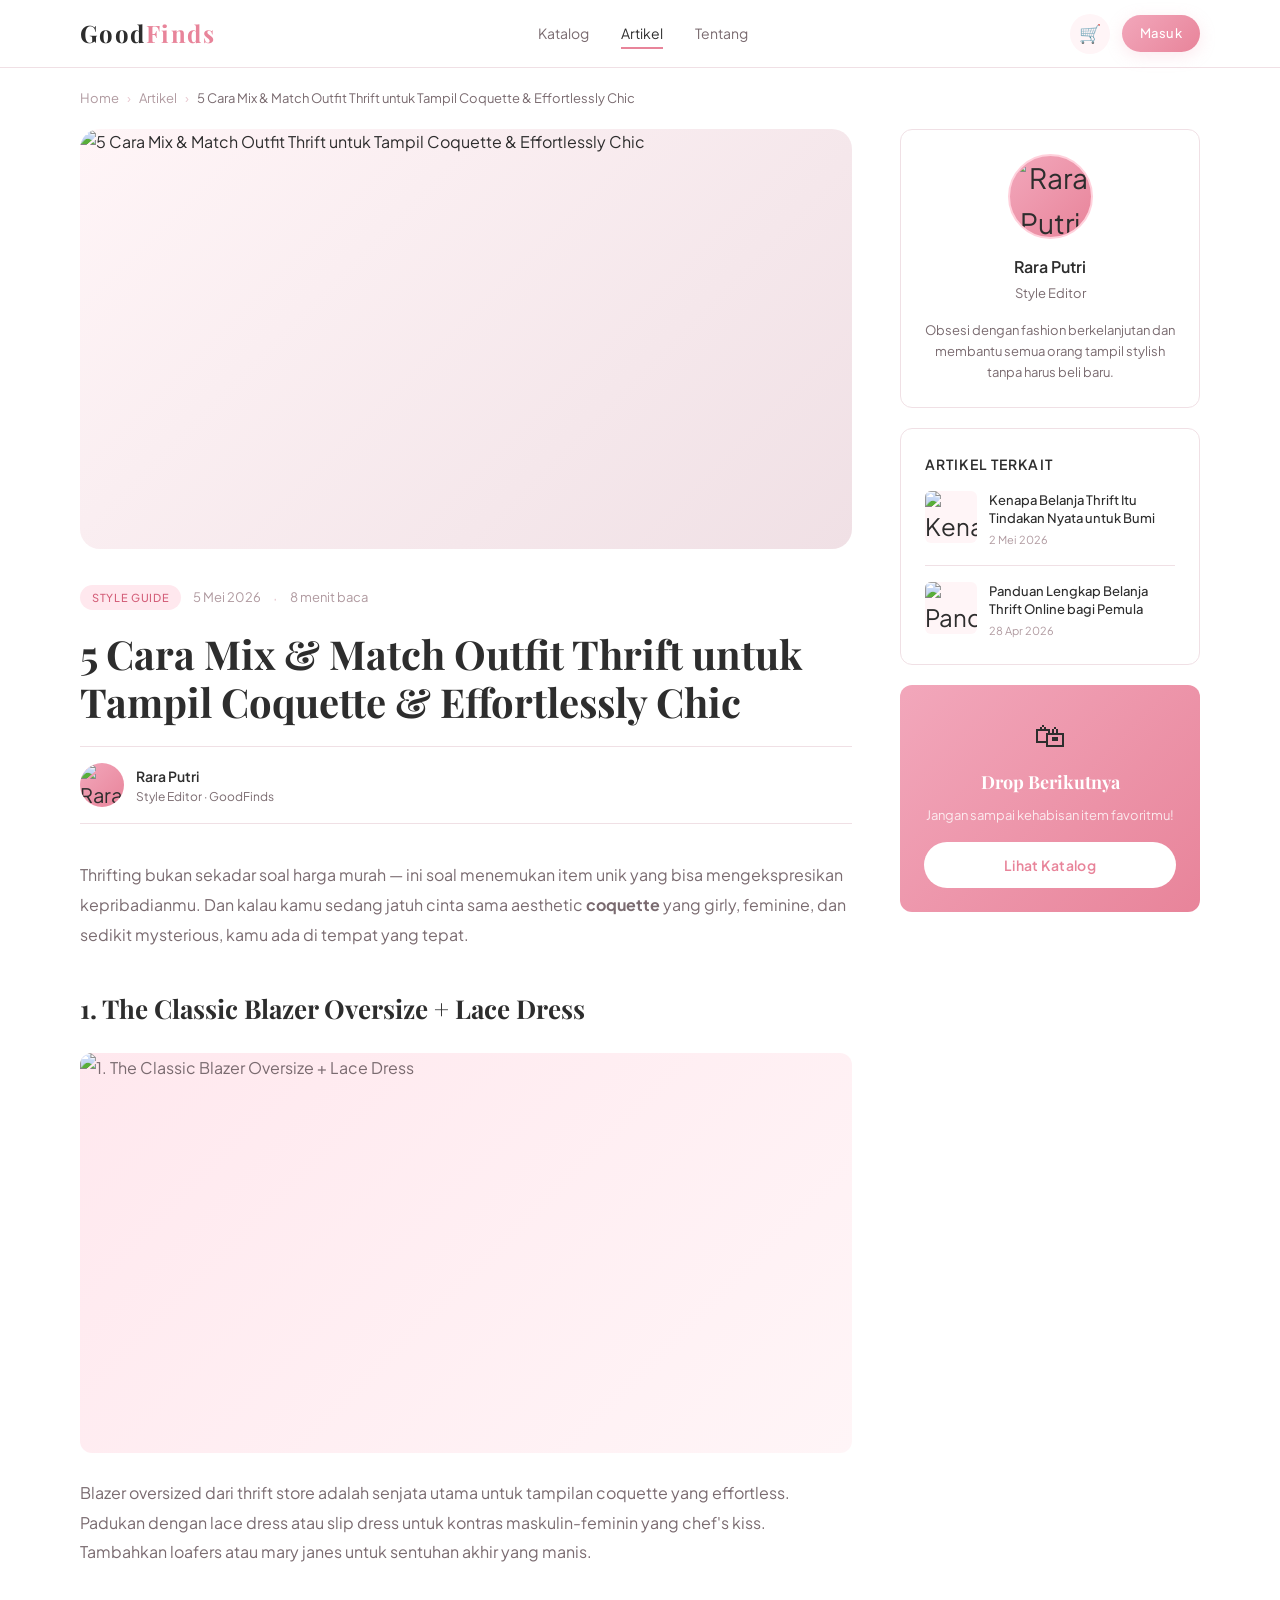
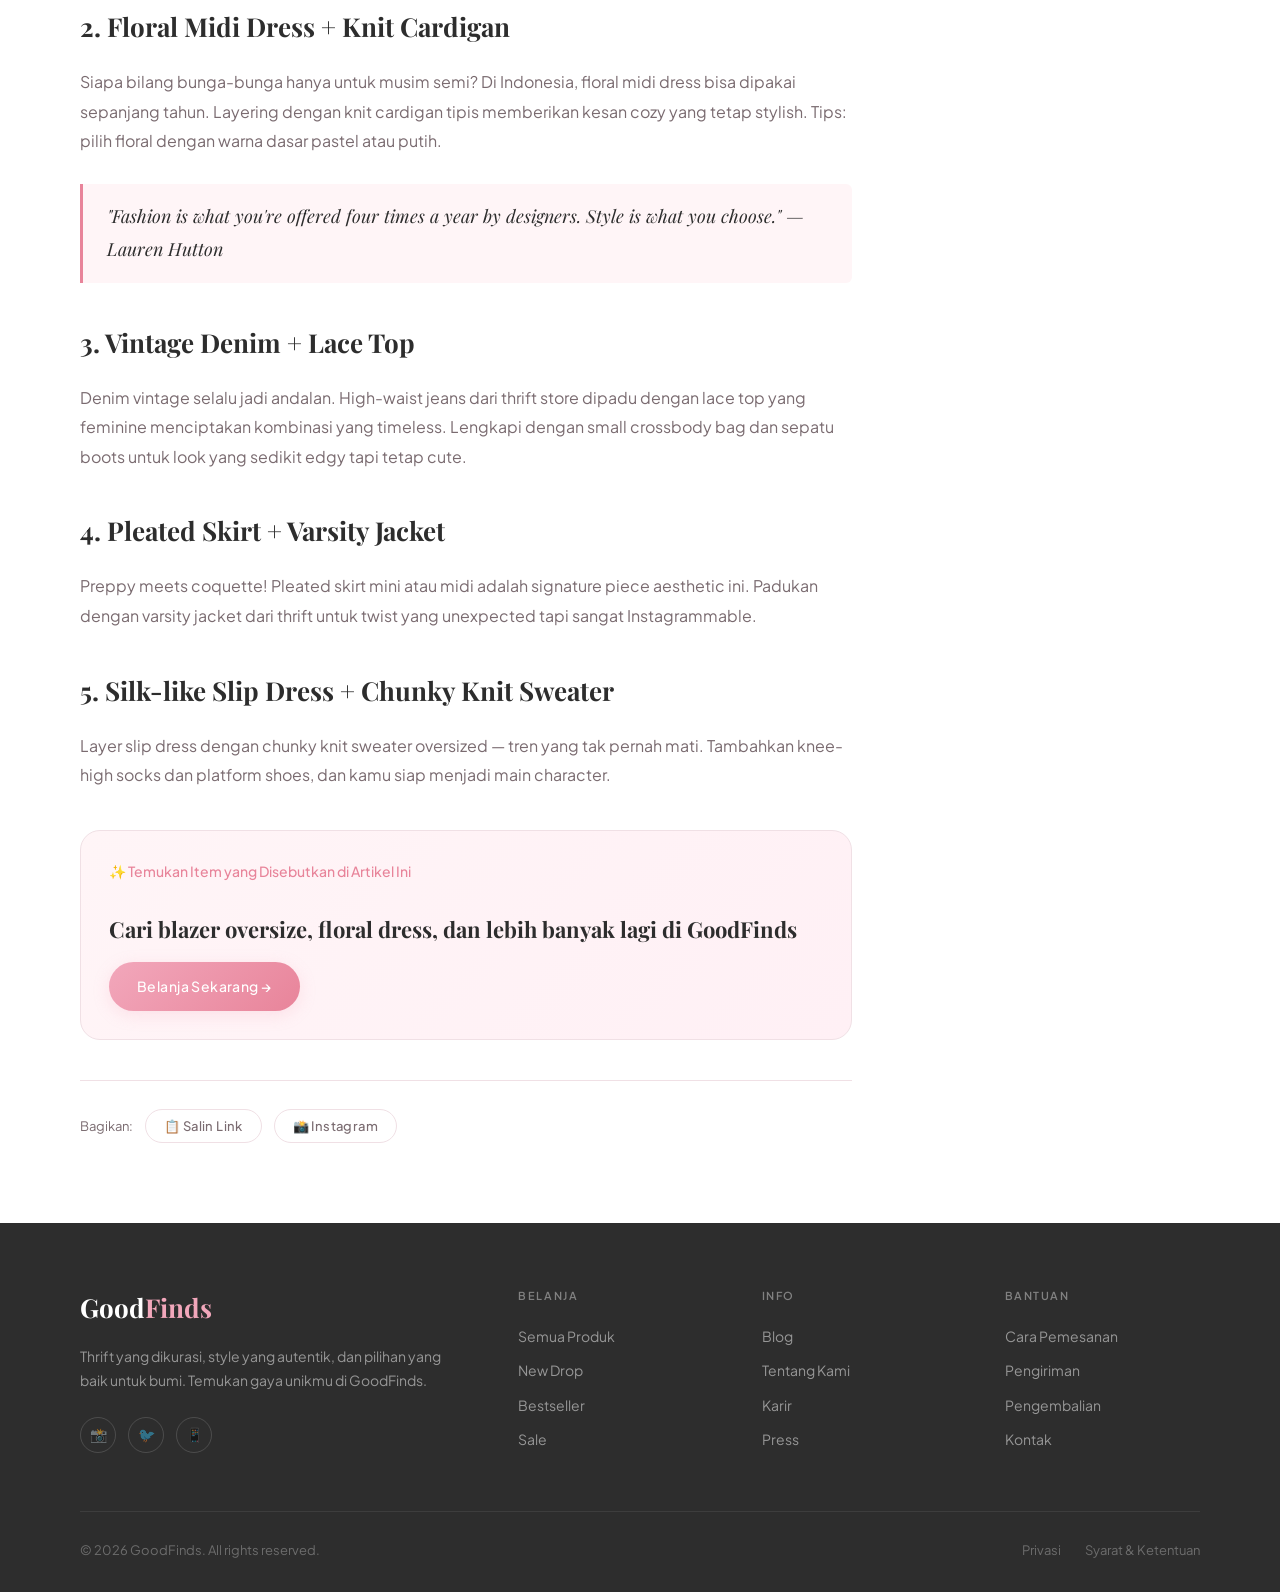
==== commit d024c6bf: "3" ====
--- a/article-detail.html
+++ b/article-detail.html
@@ -119,6 +119,39 @@
       <div>
         <a href="index.html" class="footer-brand">Good<span>Finds</span></a>
         <p class="footer-tagline">Thrift yang dikurasi, style yang autentik, dan pilihan yang baik untuk bumi. Temukan gaya unikmu di GoodFinds.</p>
+        <div class="footer-socials">
+          <a href="#" class="footer-social-btn">📸</a>
+          <a href="#" class="footer-social-btn">🐦</a>
+          <a href="#" class="footer-social-btn">📱</a>
+        </div>
+      </div>
+      <div>
+        <div class="footer-col-title">Belanja</div>
+        <a href="catalog.html" class="footer-link">Semua Produk</a>
+        <a href="catalog.html" class="footer-link">New Drop</a>
+        <a href="catalog.html" class="footer-link">Bestseller</a>
+        <a href="catalog.html" class="footer-link">Sale</a>
+      </div>
+      <div>
+        <div class="footer-col-title">Info</div>
+        <a href="articles.html" class="footer-link">Blog</a>
+        <a href="#why" class="footer-link">Tentang Kami</a>
+        <a href="#" class="footer-link">Karir</a>
+        <a href="#" class="footer-link">Press</a>
+      </div>
+      <div>
+        <div class="footer-col-title">Bantuan</div>
+        <a href="#" class="footer-link">Cara Pemesanan</a>
+        <a href="#" class="footer-link">Pengiriman</a>
+        <a href="#" class="footer-link">Pengembalian</a>
+        <a href="#" class="footer-link">Kontak</a>
+      </div>
+    </div>
+    <div class="footer-bottom">
+      <span class="footer-copy">© 2026 GoodFinds. All rights reserved.</span>
+      <div class="footer-bottom-links">
+        <a href="#" class="footer-bottom-link">Privasi</a>
+        <a href="#" class="footer-bottom-link">Syarat &amp; Ketentuan</a>
       </div>
     </div>
   </div>
